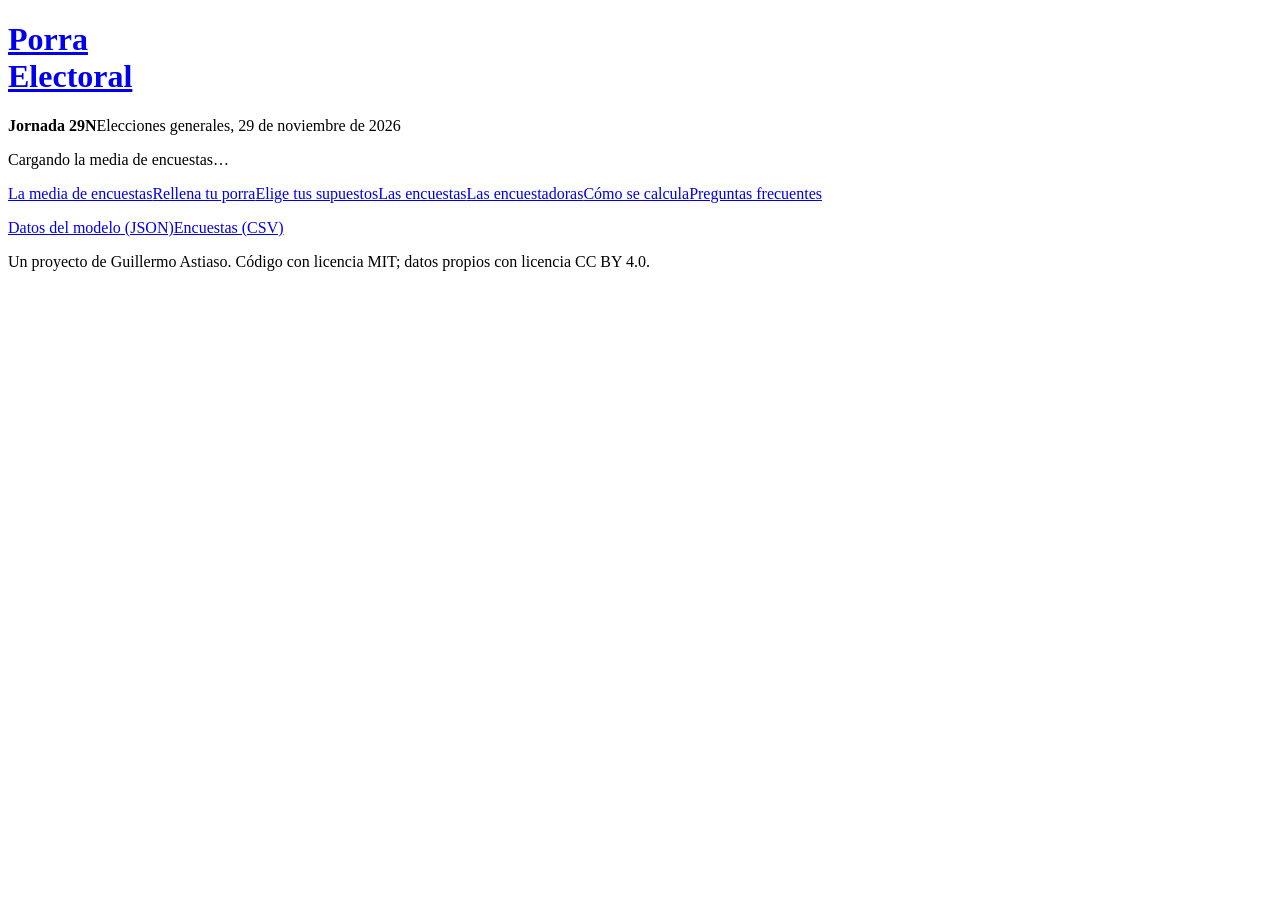
==== web/index.html @ cd8f3b48 "Página de encuestas filtrable" ====
<!DOCTYPE html>
<html lang="es" class="con-noche">
<head>
<meta charset="utf-8">
<meta name="viewport" content="width=device-width,initial-scale=1">
<meta name="color-scheme" content="light dark">
<script>try{var t=localStorage.getItem('porra29n.tema');if(t==='oscuro'||t==='claro')document.documentElement.dataset.tema=t}catch(e){}</script>
<title>Porra Electoral · Media de encuestas del 29N</title>
<meta name="description" content="Media de encuestas y simulación de escaños para las elecciones generales del 29 de noviembre de 2026.">
<meta property="og:type" content="website">
<meta property="og:site_name" content="Porra Electoral">
<meta property="og:locale" content="es_ES">
<meta property="og:url" content="./">
<meta property="og:title" content="Porra Electoral · Media de encuestas del 29N">
<meta property="og:description" content="La media de las encuestas de las generales del 29 de noviembre, los escaños que salen y una porra para jugar con tus amigos. Sin dinero.">
<meta property="og:image" content="img/og-portada.png">
<meta property="og:image:width" content="1200">
<meta property="og:image:height" content="630">
<meta property="og:image:alt" content="Porra Electoral, jornada 29N: boleto con las casillas 1, X y 2">
<meta name="twitter:card" content="summary_large_image">
<link rel="preload" href="fuentes/archivo-black-latin-400-normal.woff2" as="font" type="font/woff2" crossorigin>
<link rel="preload" href="fuentes/courier-prime-latin-400-normal.woff2" as="font" type="font/woff2" crossorigin>
<link rel="stylesheet" href="css/estilo.css">
</head>
<body>
<main class="boleto">
  <header class="cabecera">
    <h1><a href="index.html">Porra<br>Electoral</a></h1>
    <div class="jornada"><b>Jornada 29N</b><span id="corte">Elecciones generales, 29 de noviembre de 2026</span></div>
  </header>
  <div id="contenido"><p class="entradilla" role="status">Cargando la media de encuestas…</p></div>
  <footer class="pie">
    <nav aria-label="Secciones"><a href="index.html">La media de encuestas</a><a href="porra.html">Rellena tu porra</a><a href="supuestos.html">Elige tus supuestos</a><a href="encuestas.html">Las encuestas</a><a href="casas.html">Las encuestadoras</a><a href="metodologia.html">Cómo se calcula</a><a href="preguntas.html">Preguntas frecuentes</a></nav>
    <p class="datos-pie"><a href="datos/modelo.json">Datos del modelo (JSON)</a><a href="datos/encuestas.csv" id="enlace-csv">Encuestas (CSV)</a></p>
    <p id="pie-texto"></p>
    <p class="firma">Un proyecto de Guillermo Astiaso. Código con licencia MIT; datos propios con licencia CC BY 4.0.</p>
  </footer>
</main>
<script type="module" src="js/portada.js"></script>
</body>
</html>
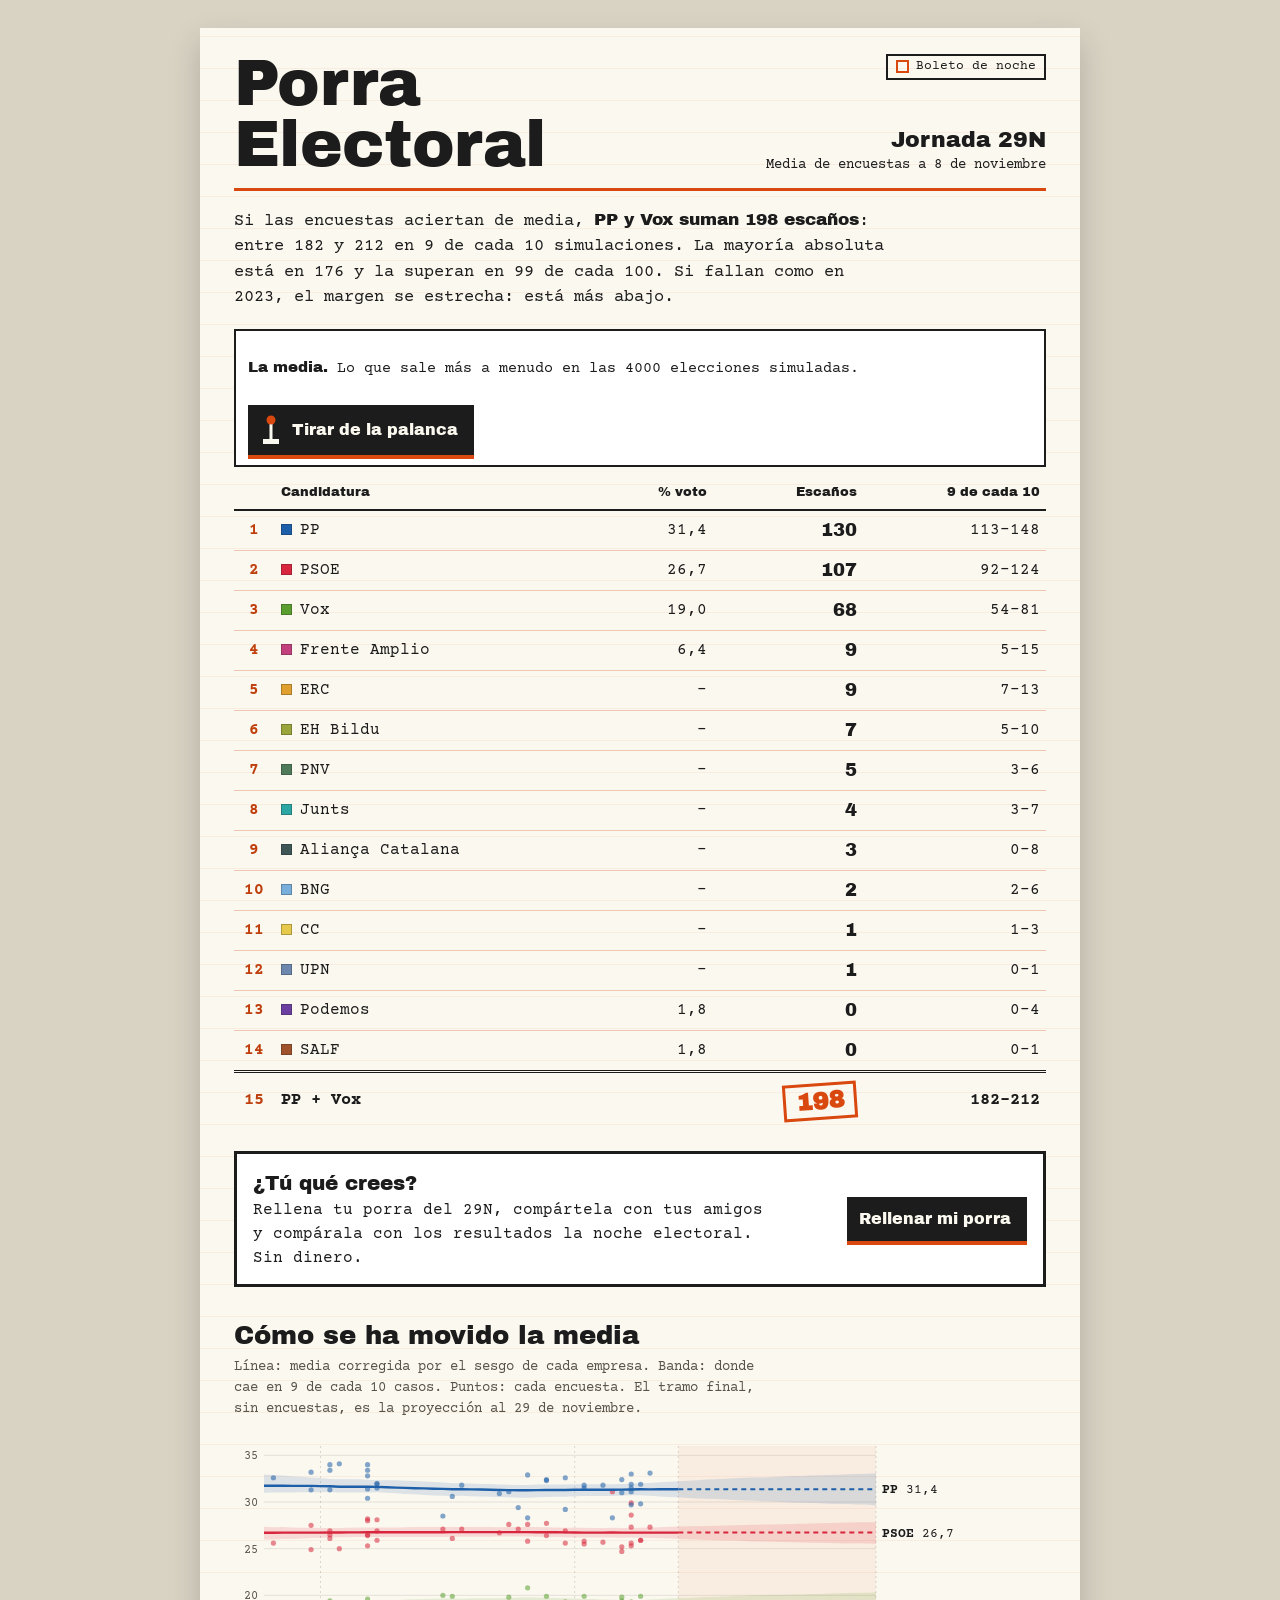
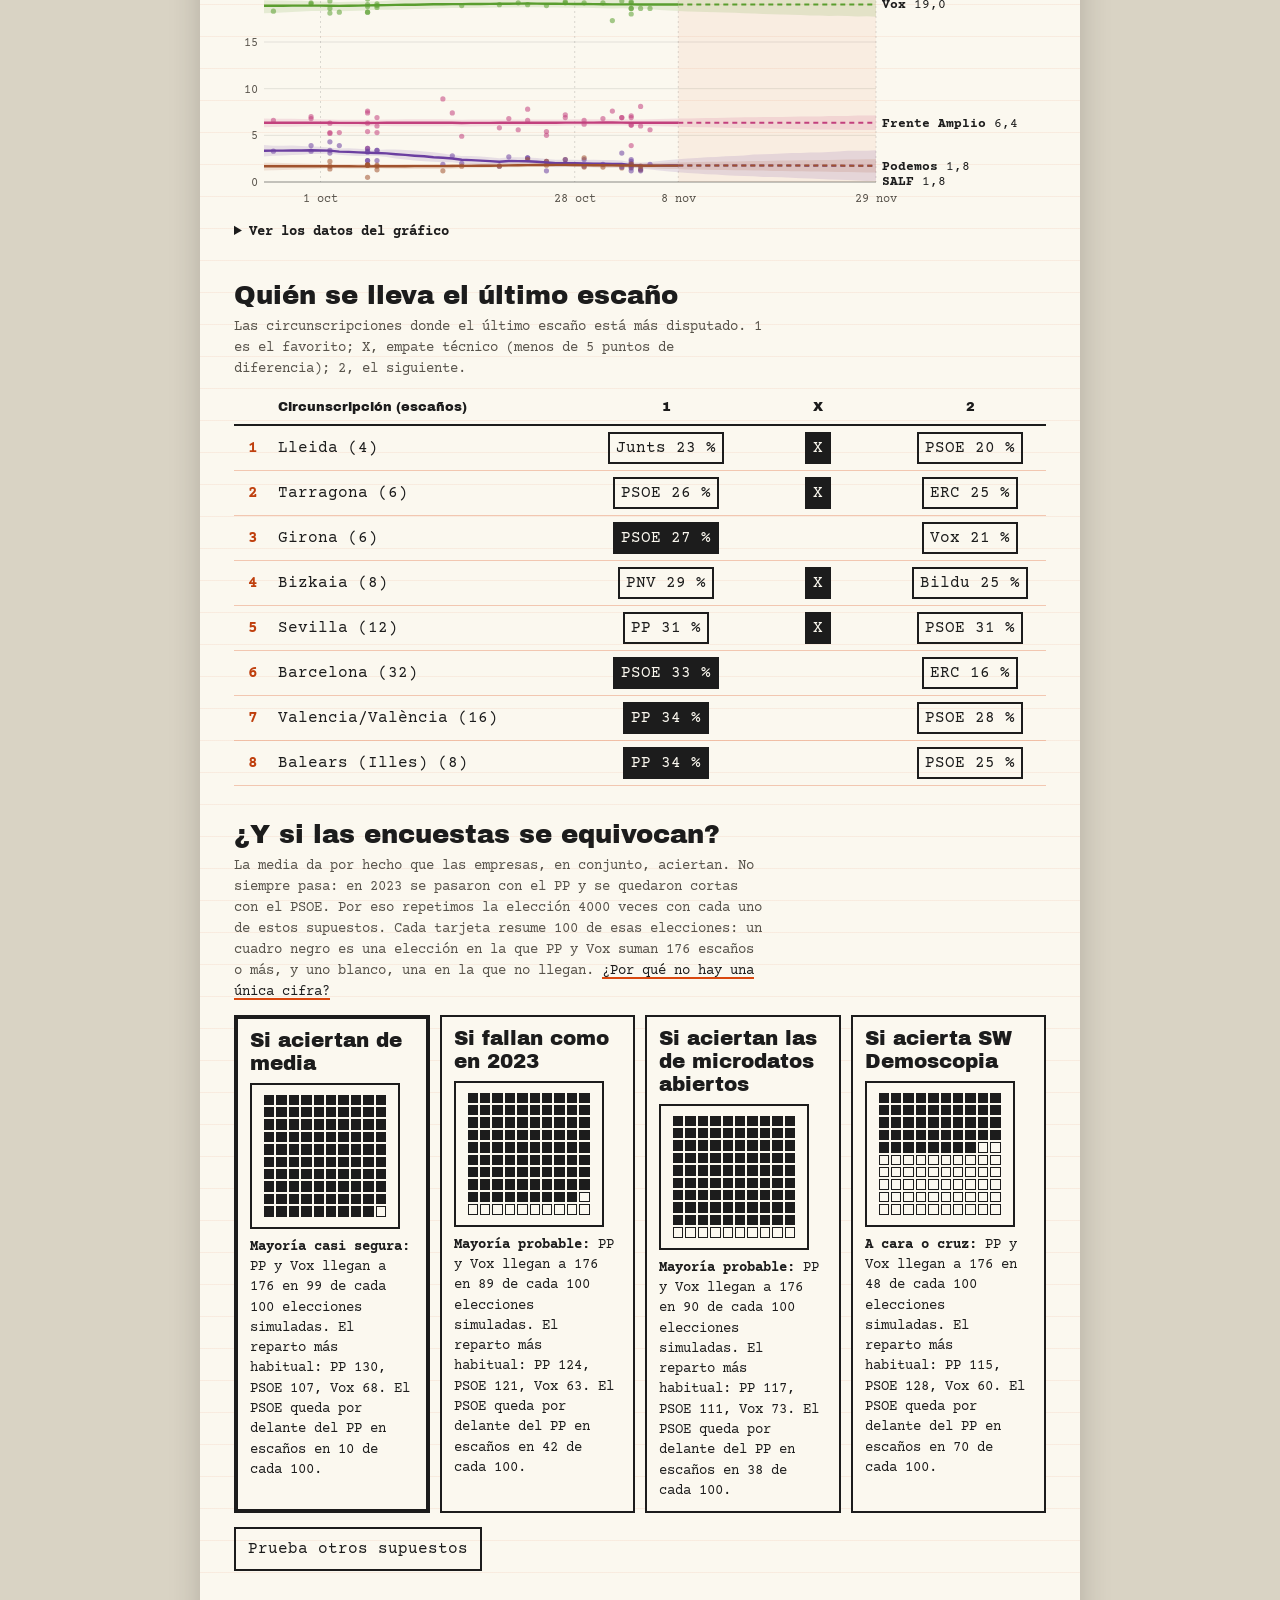
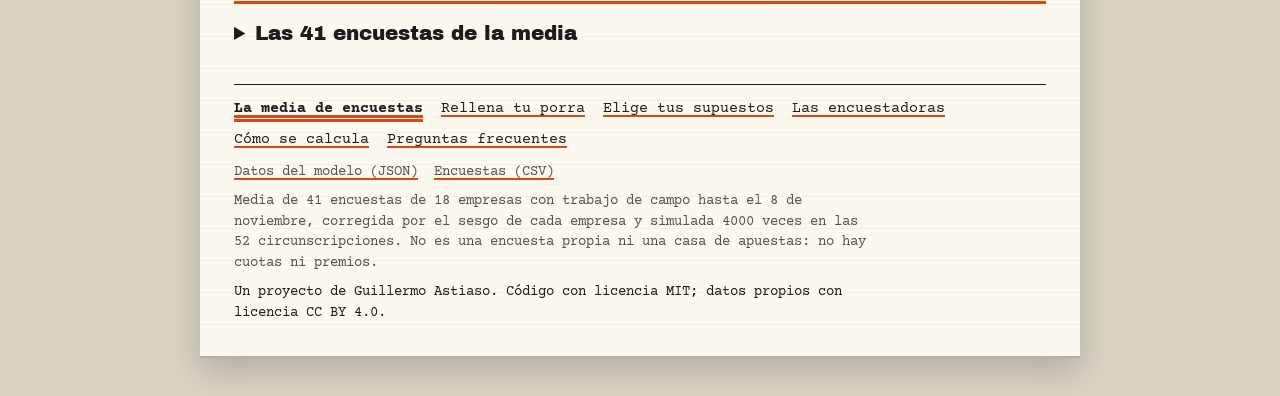
==== commit 12e192ab: "Primera versión de Porra Electoral" ====
--- a/web/index.html
+++ b/web/index.html
@@ -30,7 +30,7 @@
   </header>
   <div id="contenido"><p class="entradilla" role="status">Cargando la media de encuestas…</p></div>
   <footer class="pie">
-    <nav aria-label="Secciones"><a href="index.html">La media de encuestas</a><a href="porra.html">Rellena tu porra</a><a href="supuestos.html">Elige tus supuestos</a><a href="encuestas.html">Las encuestas</a><a href="casas.html">Las encuestadoras</a><a href="metodologia.html">Cómo se calcula</a><a href="preguntas.html">Preguntas frecuentes</a></nav>
+    <nav aria-label="Secciones"><a href="index.html">La media de encuestas</a><a href="porra.html">Rellena tu porra</a><a href="supuestos.html">Elige tus supuestos</a><a href="casas.html">Las encuestadoras</a><a href="metodologia.html">Cómo se calcula</a><a href="preguntas.html">Preguntas frecuentes</a></nav>
     <p class="datos-pie"><a href="datos/modelo.json">Datos del modelo (JSON)</a><a href="datos/encuestas.csv" id="enlace-csv">Encuestas (CSV)</a></p>
     <p id="pie-texto"></p>
     <p class="firma">Un proyecto de Guillermo Astiaso. Código con licencia MIT; datos propios con licencia CC BY 4.0.</p>
--- a/web/css/estilo.css
+++ b/web/css/estilo.css
@@ -0,0 +1,305 @@
+/* Estética de boleto de quiniela. Tipografías autoalojadas (SIL OFL): Archivo Black y Courier Prime. */
+@font-face { font-family: 'Archivo Black'; font-style: normal; font-weight: 400; font-display: swap;
+  src: url(../fuentes/archivo-black-latin-400-normal.woff2) format('woff2');
+  unicode-range: U+0000-00FF, U+0131, U+0152-0153, U+02BB-02BC, U+02C6, U+02DA, U+02DC, U+0304, U+0308, U+0329, U+2000-206F, U+20AC, U+2122, U+2191, U+2193, U+2212, U+2215, U+FEFF, U+FFFD; }
+@font-face { font-family: 'Archivo Black'; font-style: normal; font-weight: 400; font-display: swap;
+  src: url(../fuentes/archivo-black-latin-ext-400-normal.woff2) format('woff2');
+  unicode-range: U+0100-02BA, U+02BD-02C5, U+02C7-02CC, U+02CE-02D7, U+02DD-02FF, U+1D00-1DBF, U+1E00-1E9F, U+1EF2-1EFF, U+2020, U+20A0-20AB, U+20AD-20C0, U+2113, U+2C60-2C7F, U+A720-A7FF; }
+@font-face { font-family: 'Courier Prime'; font-style: normal; font-weight: 400; font-display: swap;
+  src: url(../fuentes/courier-prime-latin-400-normal.woff2) format('woff2');
+  unicode-range: U+0000-00FF, U+0131, U+0152-0153, U+02BB-02BC, U+02C6, U+02DA, U+02DC, U+0304, U+0308, U+0329, U+2000-206F, U+20AC, U+2122, U+2191, U+2193, U+2212, U+2215, U+FEFF, U+FFFD; }
+@font-face { font-family: 'Courier Prime'; font-style: normal; font-weight: 400; font-display: swap;
+  src: url(../fuentes/courier-prime-latin-ext-400-normal.woff2) format('woff2');
+  unicode-range: U+0100-02BA, U+02BD-02C5, U+02C7-02CC, U+02CE-02D7, U+02DD-02FF, U+1D00-1DBF, U+1E00-1E9F, U+1EF2-1EFF, U+2020, U+20A0-20AB, U+20AD-20C0, U+2113, U+2C60-2C7F, U+A720-A7FF; }
+@font-face { font-family: 'Courier Prime'; font-style: normal; font-weight: 700; font-display: swap;
+  src: url(../fuentes/courier-prime-latin-700-normal.woff2) format('woff2');
+  unicode-range: U+0000-00FF, U+0131, U+0152-0153, U+02BB-02BC, U+02C6, U+02DA, U+02DC, U+0304, U+0308, U+0329, U+2000-206F, U+20AC, U+2122, U+2191, U+2193, U+2212, U+2215, U+FEFF, U+FFFD; }
+@font-face { font-family: 'Courier Prime'; font-style: normal; font-weight: 700; font-display: swap;
+  src: url(../fuentes/courier-prime-latin-ext-700-normal.woff2) format('woff2');
+  unicode-range: U+0100-02BA, U+02BD-02C5, U+02C7-02CC, U+02CE-02D7, U+02DD-02FF, U+1D00-1DBF, U+1E00-1E9F, U+1EF2-1EFF, U+2020, U+20A0-20AB, U+20AD-20C0, U+2113, U+2C60-2C7F, U+A720-A7FF; }
+@font-face { font-family: 'Courier Prime'; font-style: italic; font-weight: 400; font-display: swap;
+  src: url(../fuentes/courier-prime-latin-400-italic.woff2) format('woff2'); }
+
+/* Colores. --boleto es el naranja de marca (bordes, sellos, rayas); --boleto-texto, el mismo naranja algo más oscuro
+   para que el texto pequeño cumpla el contraste AA (4,5:1) sobre el papel. Los colores de partido son los de comun.js. */
+:root {
+  color-scheme: light;
+  --mesa: #d9d3c4; --papel: #fbf8ef; --hoja: #fff; --tinta: #1c1c1c; --tinta-2: #57524a; --sombra: #b9b2a0;
+  --boleto: #d9480f; --boleto-texto: #bf3f0d; --boleto-suave: rgba(217,72,15,.28); --rayado: rgba(217,72,15,.07);
+  --bien: #2f6b2f; --bien-fondo: rgba(47,107,47,.12); --cuadro-borde: rgba(28,28,28,.28);
+  --cien-fondo: transparent; --cien-tinta: var(--tinta); --cien-blanco: transparent; --cien-relleno: 0;
+  --tinta-tenue: rgba(28,28,28,.16); --tinta-media: rgba(28,28,28,.35); --boleto-tenue: rgba(217,72,15,.06); --boleto-fondo: rgba(217,72,15,.1);
+  --pp: #1D5FA8; --psoe: #D7263D; --vox: #5A9E2F; --fa: #C2407D; --pod: #6B3FA0; --salf: #A0522D;
+  --erc: #E0A030; --junts: #2BA6A3; --bildu: #9AA53B; --pnv: #4F7A5A; --bng: #78AEDB; --cc: #E6C84A; --upn: #6C88AE; --ac: #3E5656;
+  --titular: 'Archivo Black', 'Arial Black', sans-serif; --texto: 'Courier Prime', 'Courier New', monospace;
+}
+/* Boleto de noche. Solo en las páginas que lo admiten (<html class="con-noche">): sigue al sistema salvo que se haya
+   elegido otra cosa con el botón (data-tema en <html>, recordado en localStorage). El bloque va dos veces a propósito:
+   una para la preferencia del sistema y otra para la elección manual. Los colores de partido se aclaran para que las
+   líneas del gráfico tengan al menos 3:1 sobre el papel oscuro y se distingan mejor con daltonismo. */
+@media (prefers-color-scheme: dark) {
+  :root.con-noche:not([data-tema=claro]) {
+    color-scheme: dark;
+    --mesa: #0f0d0a; --papel: #1f1b16; --hoja: #15120e; --tinta: #efe8d8; --tinta-2: #b3aa99; --sombra: #070605;
+    --boleto: #ef6c39; --boleto-texto: #ef6c39; --boleto-suave: rgba(239,108,57,.32); --rayado: rgba(239,108,57,.06);
+    --bien: #7cc47c; --bien-fondo: rgba(124,196,124,.16); --cuadro-borde: rgba(239,232,216,.4);
+    --cien-fondo: #f3eee2; --cien-tinta: #1c1c1c; --cien-blanco: #fff; --cien-relleno: 5px;
+  --tinta-tenue: rgba(239,232,216,.2); --tinta-media: rgba(239,232,216,.42); --boleto-tenue: rgba(239,108,57,.1); --boleto-fondo: rgba(239,108,57,.16);
+    --pp: #6191e0; --psoe: #da293f; --vox: #84c857; --fa: #c94683; --pod: #8a5bc0; --salf: #d07b53;
+  }
+}
+:root.con-noche[data-tema=oscuro] {
+  color-scheme: dark;
+  --mesa: #0f0d0a; --papel: #1f1b16; --hoja: #15120e; --tinta: #efe8d8; --tinta-2: #b3aa99; --sombra: #070605;
+  --boleto: #ef6c39; --boleto-texto: #ef6c39; --boleto-suave: rgba(239,108,57,.32); --rayado: rgba(239,108,57,.06);
+  --bien: #7cc47c; --bien-fondo: rgba(124,196,124,.16); --cuadro-borde: rgba(239,232,216,.4);
+  --cien-fondo: #f3eee2; --cien-tinta: #1c1c1c; --cien-blanco: #fff; --cien-relleno: 5px;
+  --tinta-tenue: rgba(239,232,216,.2); --tinta-media: rgba(239,232,216,.42); --boleto-tenue: rgba(239,108,57,.1); --boleto-fondo: rgba(239,108,57,.16);
+  --pp: #6191e0; --psoe: #da293f; --vox: #84c857; --fa: #c94683; --pod: #8a5bc0; --salf: #d07b53;
+}
+* { box-sizing: border-box; }
+html { -webkit-text-size-adjust: 100%; }
+body { margin: 0; background: var(--mesa); color: var(--tinta); font-family: var(--texto); font-size: 16px; line-height: 1.5; }
+a { color: var(--tinta); text-decoration-color: var(--boleto); text-decoration-thickness: 2px; text-underline-offset: 3px; }
+a:hover { color: var(--boleto-texto); }
+:focus-visible { outline: 3px solid var(--boleto); outline-offset: 3px; }
+button { font: inherit; color: inherit; cursor: pointer; }
+[hidden] { display: none !important; }
+.mudo { position: absolute; width: 1px; height: 1px; overflow: hidden; clip: rect(0 0 0 0); clip-path: inset(50%); white-space: nowrap; }
+::placeholder { color: var(--tinta-2); opacity: 1; }
+
+.boleto { max-width: 880px; margin: 28px auto 40px; background: var(--papel); padding: 26px clamp(16px, 4vw, 34px) 24px;
+  box-shadow: 0 2px 0 var(--sombra), 0 14px 30px rgba(0,0,0,.18);
+  background-image: repeating-linear-gradient(0deg, transparent 0 31px, var(--rayado) 31px 32px); }
+
+/* cabecera */
+.cabecera { position: relative; display: flex; justify-content: space-between; align-items: flex-end; gap: 12px 20px; flex-wrap: wrap; border-bottom: 3px solid var(--boleto); padding-bottom: 12px; }
+/* botón del boleto de noche (lo crea comun.js) */
+.tema-fila { position: absolute; top: 0; right: 0; }
+.tema { display: inline-flex; align-items: center; gap: 7px; background: transparent; border: 2px solid var(--tinta);
+  padding: 2px 8px; font-size: 13px; line-height: 1.35; }
+.tema .casilla-tema { width: 13px; height: 13px; border: 2px solid var(--boleto); flex: none; }
+.tema[aria-pressed=true] .casilla-tema { background: var(--boleto); box-shadow: inset 0 0 0 2px var(--papel); }
+.cabecera h1 { font-family: var(--titular); font-weight: 400; font-size: clamp(36px, 7.5vw, 64px); line-height: .95; margin: 0; letter-spacing: -.01em; }
+.cabecera h1 a { text-decoration: none; }
+.jornada { text-align: right; font-size: 14px; line-height: 1.4; }
+.jornada b { font-family: var(--titular); font-weight: 400; font-size: 22px; display: block; }
+
+h2 { font-family: var(--titular); font-weight: 400; font-size: clamp(21px, 3.4vw, 26px); line-height: 1.15; margin: 34px 0 6px; }
+.entradilla { font-size: 17px; margin: 16px 0 8px; max-width: 66ch; }
+.entradilla strong { font-family: var(--titular); font-weight: 400; }
+.nota { font-size: 14px; color: var(--tinta-2); margin: 0 0 12px; max-width: 66ch; }
+
+/* tablas de boleto */
+table { width: 100%; border-collapse: collapse; font-variant-numeric: tabular-nums; }
+th { font-family: var(--titular); font-weight: 400; font-size: 13px; text-align: right; padding: 6px; border-bottom: 2px solid var(--tinta); vertical-align: bottom; }
+td { padding: 6px; border-bottom: 1px solid var(--boleto-suave); text-align: right; }
+th.izq, td.izq { text-align: left; }
+td.n { width: 2.4em; text-align: center; color: var(--boleto-texto); font-weight: 700; }
+.cuadro { display: inline-block; width: 11px; height: 11px; margin-right: 8px; vertical-align: -1px; box-shadow: inset 0 0 0 1px var(--cuadro-borde); }
+.pleno td { border-top: 3px double var(--tinta); border-bottom: 0; font-weight: 700; font-size: 17px; padding-top: 10px; }
+.sello { display: inline-block; border: 3px solid var(--boleto); color: var(--boleto); padding: 1px 10px; transform: rotate(-4deg); font-family: var(--titular); font-size: 24px; line-height: 1.2; }
+.sello.no { border-style: dashed; }
+td.esc { font-family: var(--titular); font-size: 18px; }
+
+/* palanca */
+.maquina { display: flex; align-items: center; justify-content: space-between; gap: 10px 16px; flex-wrap: wrap; margin: 18px 0 10px;
+  border: 2px solid var(--tinta); padding: 10px 12px; background: var(--hoja); }
+.modo { font-size: 15px; }
+.modo b { font-family: var(--titular); font-weight: 400; }
+.botones { display: flex; gap: 8px; flex-wrap: wrap; }
+.palanca { display: inline-flex; align-items: center; gap: 10px; background: var(--tinta); color: var(--papel); border: 0; padding: 10px 16px 10px 12px;
+  font-family: var(--titular); font-size: 16px; box-shadow: 0 4px 0 var(--boleto); }
+.palanca:active { transform: translateY(3px); box-shadow: 0 1px 0 var(--boleto); }
+.palanca svg { width: 22px; height: 30px; overflow: visible; }
+.palanca circle { fill: var(--boleto); }
+.palanca .brazo { transform-origin: 11px 26px; transition: transform .25s ease-in; }
+.palanca.tirando .brazo { transform: rotate(150deg); }
+.volver { background: transparent; border: 2px solid var(--tinta); padding: 8px 12px; }
+.volver[hidden] { display: none; }
+.rodando td.esc { color: var(--boleto-texto); }
+
+/* gráfico (los colores de partido van en línea con var(); el resto, aquí) */
+.grafico { position: relative; margin-top: 8px; }
+.grafico svg { width: 100%; height: auto; display: block; font-family: var(--texto); }
+.grafico svg:focus-visible { outline-offset: 2px; }
+.grafico .rej, .grafico .cursor { stroke: var(--tinta); }
+.grafico .eje { fill: var(--tinta-2); }
+.grafico .etq { fill: var(--tinta); }
+.grafico .proy { fill: var(--boleto); fill-opacity: .06; }
+.grafico .lectura { position: absolute; top: 4px; pointer-events: none; background: var(--papel); border: 2px solid var(--tinta); padding: 6px 8px; font-size: 13px; line-height: 1.35; min-width: 150px; }
+.grafico .lectura[hidden] { display: none; }
+details.datos-grafico { margin-top: 6px; border-top: 0; padding-top: 0; }
+details.datos-grafico summary { font-family: var(--texto); font-weight: 700; font-size: 14px; padding: 4px 0; }
+.datos-grafico table { font-size: 13.5px; }
+.datos-grafico td, .datos-grafico th { padding: 4px 5px; white-space: nowrap; }
+.datos-grafico tbody th { font-family: var(--texto); font-weight: 400; font-size: inherit; text-align: left; border-bottom: 1px solid var(--boleto-suave); }
+.datos-grafico tr.proyeccion td, .datos-grafico tr.proyeccion th { font-style: italic; }
+.datos-grafico .nota { margin: 4px 0 6px; }
+
+/* 1-X-2 */
+.desliza { overflow-x: auto; position: relative; }   /* relative: el texto .mudo de las celdas queda dentro del desplazamiento y no ensancha la página */
+.desliza:focus-visible { outline-offset: 0; }
+.x12 { min-width: 520px; }
+.x12 td.c { text-align: center; width: 9.5em; }
+.marca { display: inline-block; white-space: nowrap; padding: 2px 6px; border: 2px solid var(--tinta); }
+.marca.fav { background: var(--tinta); color: var(--papel); }
+.x-movil { display: none; }
+
+/* escenarios */
+.falla { display: grid; grid-template-columns: repeat(auto-fit, minmax(180px, 1fr)); gap: 10px; margin-top: 8px; }
+.falla div { border: 2px solid var(--tinta); padding: 10px 12px; font-size: 14px; line-height: 1.45; background: var(--papel); }
+.falla strong { font-family: var(--titular); font-weight: 400; font-size: 28px; display: block; line-height: 1.1; }
+.falla .media { border-width: 4px; }
+
+/* encuestas */
+details { margin-top: 30px; border-top: 3px solid var(--boleto); padding-top: 8px; }
+summary { font-family: var(--titular); font-size: 20px; cursor: pointer; padding: 6px 0; }
+.encuestas { font-size: 13px; }
+.encuestas td, .encuestas th { padding: 4px 4px; white-space: nowrap; }
+
+/* pie */
+.pie { margin-top: 30px; border-top: 1px solid var(--tinta); padding-top: 12px; font-size: 13.5px; line-height: 1.55; color: var(--tinta-2); }
+.pie p { margin: 0 0 8px; max-width: 80ch; }
+.pie nav { display: flex; gap: 8px 18px; flex-wrap: wrap; font-size: 15px; color: var(--tinta); margin-bottom: 10px; }
+.pie nav a[aria-current=page] { font-weight: 700; text-decoration-style: double; text-decoration-thickness: 3px; }
+.pie .datos-pie { display: flex; flex-wrap: wrap; gap: 2px 16px; font-size: 13.5px; }
+.pie .datos-pie a { color: var(--tinta-2); }
+.pie .datos-pie a:hover { color: var(--boleto-texto); }
+
+/* sello de cierre antes de la veda (portada) */
+.sello-cierre { display: block; width: fit-content; max-width: 34ch; margin: 8px 0 2px auto; border: 2px solid var(--boleto); color: var(--boleto-texto);
+  padding: 3px 8px; font-size: 12.5px; line-height: 1.35; font-weight: 700; text-align: left; transform: rotate(-1.5deg); }
+.sello-cierre[hidden] { display: none; }
+@media (min-width: 641px) {
+  .sello-cierre { max-width: 50ch; }
+  .jornada.con-sello { margin-top: 34px; }   /* deja sitio al botón del boleto de noche, que va arriba a la derecha */
+}
+/* enlaces para seguir leyendo */
+.seguir { margin: 14px 0 0; }
+.fuente-encuestas { font-size: 13.5px; margin: 8px 0 8px; color: var(--tinta-2); max-width: 80ch; }
+.encuestas td.fuente { white-space: normal; color: var(--tinta-2); font-size: 12px; line-height: 1.3; }
+.encuestas td:nth-child(2) { white-space: normal; min-width: 6.5em; }   /* el medio puede ir en dos líneas: así cabe la fuente */
+.firma { color: var(--tinta); }
+
+/* veda y errores */
+.veda, .error { border: 3px solid var(--boleto); padding: 16px 18px; margin-top: 18px; }
+.veda h2 { margin-top: 0; }
+
+/* metodología */
+.texto { max-width: 70ch; }
+.texto h2 { margin-top: 30px; }
+.texto table { margin: 10px 0; }
+.texto td, .texto th { text-align: left; vertical-align: top; }
+.texto li { margin-bottom: 4px; }
+
+@media (max-width: 640px) {
+  .tema-fila { position: static; flex-basis: 100%; text-align: right; margin-bottom: -6px; }
+  body { font-size: 15px; }
+  .boleto { margin: 0; box-shadow: none; }
+  .jornada { text-align: left; }
+  .sello-cierre { margin-left: 0; }
+  td, th { padding: 5px 3px; }
+  td.n { width: 1.8em; }
+  .x12 { min-width: 0; }
+  .x12 td.c { width: auto; }
+  .marca { font-size: 12.5px; padding: 1px 3px; }
+  .colx { display: none; }
+  .x-movil { display: inline-block; margin-left: 4px; }
+  .x12 td.izq { font-size: 13.5px; }
+  /* tablas de metodología (cinco columnas): sin esto desbordan por debajo de 390 px */
+  .texto table { font-size: 13px; }
+  .texto th { font-size: 12px; }
+  .texto td, .texto th { padding: 5px 2px; }
+}
+@media (max-width: 359px) { .texto table { font-size: 12px; } .texto th { font-size: 11px; } }
+@media (prefers-reduced-motion: reduce) { * { transition: none !important; animation: none !important; } }
+.texto h1 { font-family: var(--titular); font-weight: 400; font-size: clamp(26px, 4.5vw, 34px); line-height: 1.1; margin: 22px 0 4px; }
+.texto h3 { font-family: var(--titular); font-weight: 400; font-size: 18px; margin: 20px 0 4px; }
+
+/* ---------------------------------------------------------------- porra */
+.opciones-vista { border: 0; padding: 0; margin: 12px 0 6px; font-size: 14px; }
+.opciones-vista input { accent-color: var(--boleto); }
+.tabla-porra td.amb { font-size: 14px; color: var(--tinta-2); white-space: nowrap; }
+.tabla-porra td.partido { line-height: 1.35; }
+.tabla-porra .contra { color: var(--boleto-texto); margin: 0 6px; }
+.tabla-porra .eq { white-space: nowrap; }
+.tabla-porra .corto { display: none; }
+.media-fila { display: block; font-size: 12.5px; color: var(--tinta-2); margin-top: 2px; }
+.media-fila[hidden] { display: none; }
+th.sig, td.sig { text-align: center; width: 2.6em; padding-left: 2px; padding-right: 2px; }
+.casilla { display: inline-block; position: relative; cursor: pointer; }
+.casilla input { position: absolute; opacity: 0; width: 100%; height: 100%; margin: 0; cursor: pointer; }
+.casilla span { display: inline-flex; align-items: center; justify-content: center; min-width: 30px; height: 30px; padding: 0 6px; border: 2px solid var(--boleto); color: var(--boleto-texto); font-weight: 700; background: var(--papel); }
+.casilla input:checked + span { background: var(--tinta); border-color: var(--tinta); color: var(--papel); }
+.casilla input:focus-visible + span { outline: 3px solid var(--boleto); outline-offset: 2px; }
+.casilla input:disabled { cursor: default; }
+.casilla input:disabled:not(:checked) + span { opacity: .45; }
+.casilla.ancha span { min-width: 0; padding: 0 10px; font-weight: 400; }
+td.res { font-size: 13px; white-space: nowrap; text-align: left; width: 5.5em; }
+.bien { color: var(--bien); font-weight: 700; }
+.mal { color: var(--boleto-texto); }
+.pleno-porra { border-top: 3px double var(--tinta); margin-top: 6px; padding-top: 10px; }
+.pleno-titulo { font-family: var(--titular); font-size: 17px; margin: 0 0 8px; }
+.pleno-titulo .n { color: var(--boleto-texto); margin-right: 8px; }
+.pleno-ops { display: flex; flex-wrap: wrap; gap: 8px; }
+.alias { margin: 18px 0 6px; display: flex; flex-direction: column; gap: 4px; max-width: 420px; }
+.alias label { font-family: var(--titular); font-size: 15px; }
+input[type=text], .alias input, .enlace input { font: inherit; padding: 8px 10px; border: 2px solid var(--tinta); background: var(--hoja); color: var(--tinta); }
+.acciones { margin-top: 14px; }
+.enlace { display: flex; gap: 8px; flex-wrap: wrap; margin-bottom: 10px; }
+.enlace input { flex: 1 1 260px; min-width: 0; }
+a.volver { display: inline-flex; align-items: center; text-decoration: none; }
+.tabla-pena { font-size: 14px; }
+.tabla-pena td, .tabla-pena th { padding: 4px 3px; }
+.tabla-pena td.bien { background: var(--bien-fondo); }
+.tabla-pena td.mal { text-decoration: line-through; }
+.tabla-pena .real td { font-weight: 700; border-bottom: 2px solid var(--tinta); }
+.tabla-pena .fila-media td { color: var(--tinta-2); font-style: italic; }
+.tabla-pena td.izq { white-space: nowrap; }
+.tabla-pena td.vacia { white-space: normal; }
+.tabla-pena th.num, .tabla-pena td.num { padding-right: 8px; }
+.llamada { margin: 26px 0 0; border: 3px solid var(--tinta); padding: 14px 16px; display: flex; gap: 12px 20px; align-items: center; justify-content: space-between; flex-wrap: wrap; background: var(--hoja); }
+.llamada p { margin: 0; max-width: 52ch; }
+.llamada b { font-family: var(--titular); font-weight: 400; font-size: 20px; display: block; }
+a.palanca { text-decoration: none; }
+
+/* juego de escaños */
+.juego-esc { margin-top: 18px; }
+.rejilla-esc { display: grid; grid-template-columns: repeat(auto-fill, minmax(200px, 1fr)); gap: 6px 14px; margin: 10px 0 8px; }
+/* label.esc: sin la etiqueta, la regla también convertía en rejilla las celdas td.esc de la portada y las descolocaba */
+label.esc { display: grid; grid-template-columns: 1fr 4.2em; align-items: center; gap: 2px 8px; padding: 4px 0; border-bottom: 1px dotted var(--tinta-2); }
+.esc input { font: inherit; font-weight: 700; width: 100%; padding: 4px 6px; border: 2px solid var(--boleto); background: var(--papel); color: var(--tinta); text-align: right; }
+.esc input:disabled { border-color: var(--tinta); background: transparent; }
+.esc .media-fila, .esc .res-esc { grid-column: 1 / -1; font-size: 12px; color: var(--tinta-2); margin: 0; }
+.esc .res-esc:empty { display: none; }
+.res-esc.bien { color: var(--bien); font-weight: 700; }
+.contador { font-size: 14px; margin-right: auto; align-self: center; }
+.contador.mal { color: var(--boleto-texto); }
+.juego-esc .botones { display: flex; flex-wrap: wrap; gap: 8px; align-items: center; }
+.juego-esc .eq { white-space: normal; min-width: 0; }
+.juego-esc .corto { display: none; }
+th.num, td.num { text-align: right; padding-left: 6px; }
+.tabla-esc { font-size: 13px; }
+.tabla-esc th.num, .tabla-esc td.num { padding-left: 3px; padding-right: 5px; }
+.tabla-esc td.num.bien { background: var(--bien-fondo); font-weight: 700; }
+
+/* escenarios con 100 cuadros. El texto habla de cuadros negros y blancos: de noche la cuadrícula va sobre una
+   etiqueta clara para que siga siendo verdad. */
+.cien { display: grid; grid-template-columns: repeat(10, 1fr); gap: 2px; width: 100%; max-width: 150px; margin: 8px 0 8px;
+  background: var(--cien-fondo); padding: var(--cien-relleno); }
+.falla .cien { background: var(--cien-fondo); }   /* gana a «.falla div», que le pone el papel */
+.cien i { aspect-ratio: 1; border: 1.5px solid var(--cien-tinta); background: var(--cien-blanco); }
+.cien i.si { background: var(--cien-tinta); }
+.falla .cifra { font-family: var(--titular); font-size: 20px; line-height: 1.15; display: block; }
+@media (max-width: 640px) {
+  td.res { width: auto; font-size: 12px; }
+  .casilla span { min-width: 28px; height: 28px; }
+  .tabla-porra td.partido { font-size: 14px; }
+  .tabla-porra .eq { display: block; }
+  .tabla-porra .contra, .tabla-porra .largo { display: none; }
+  .tabla-porra .corto { display: inline; }
+  .rejilla-esc { grid-template-columns: 1fr 1fr; gap: 4px 12px; }
+  .juego-esc .largo { display: none; }
+  .juego-esc .corto { display: inline; }
+}
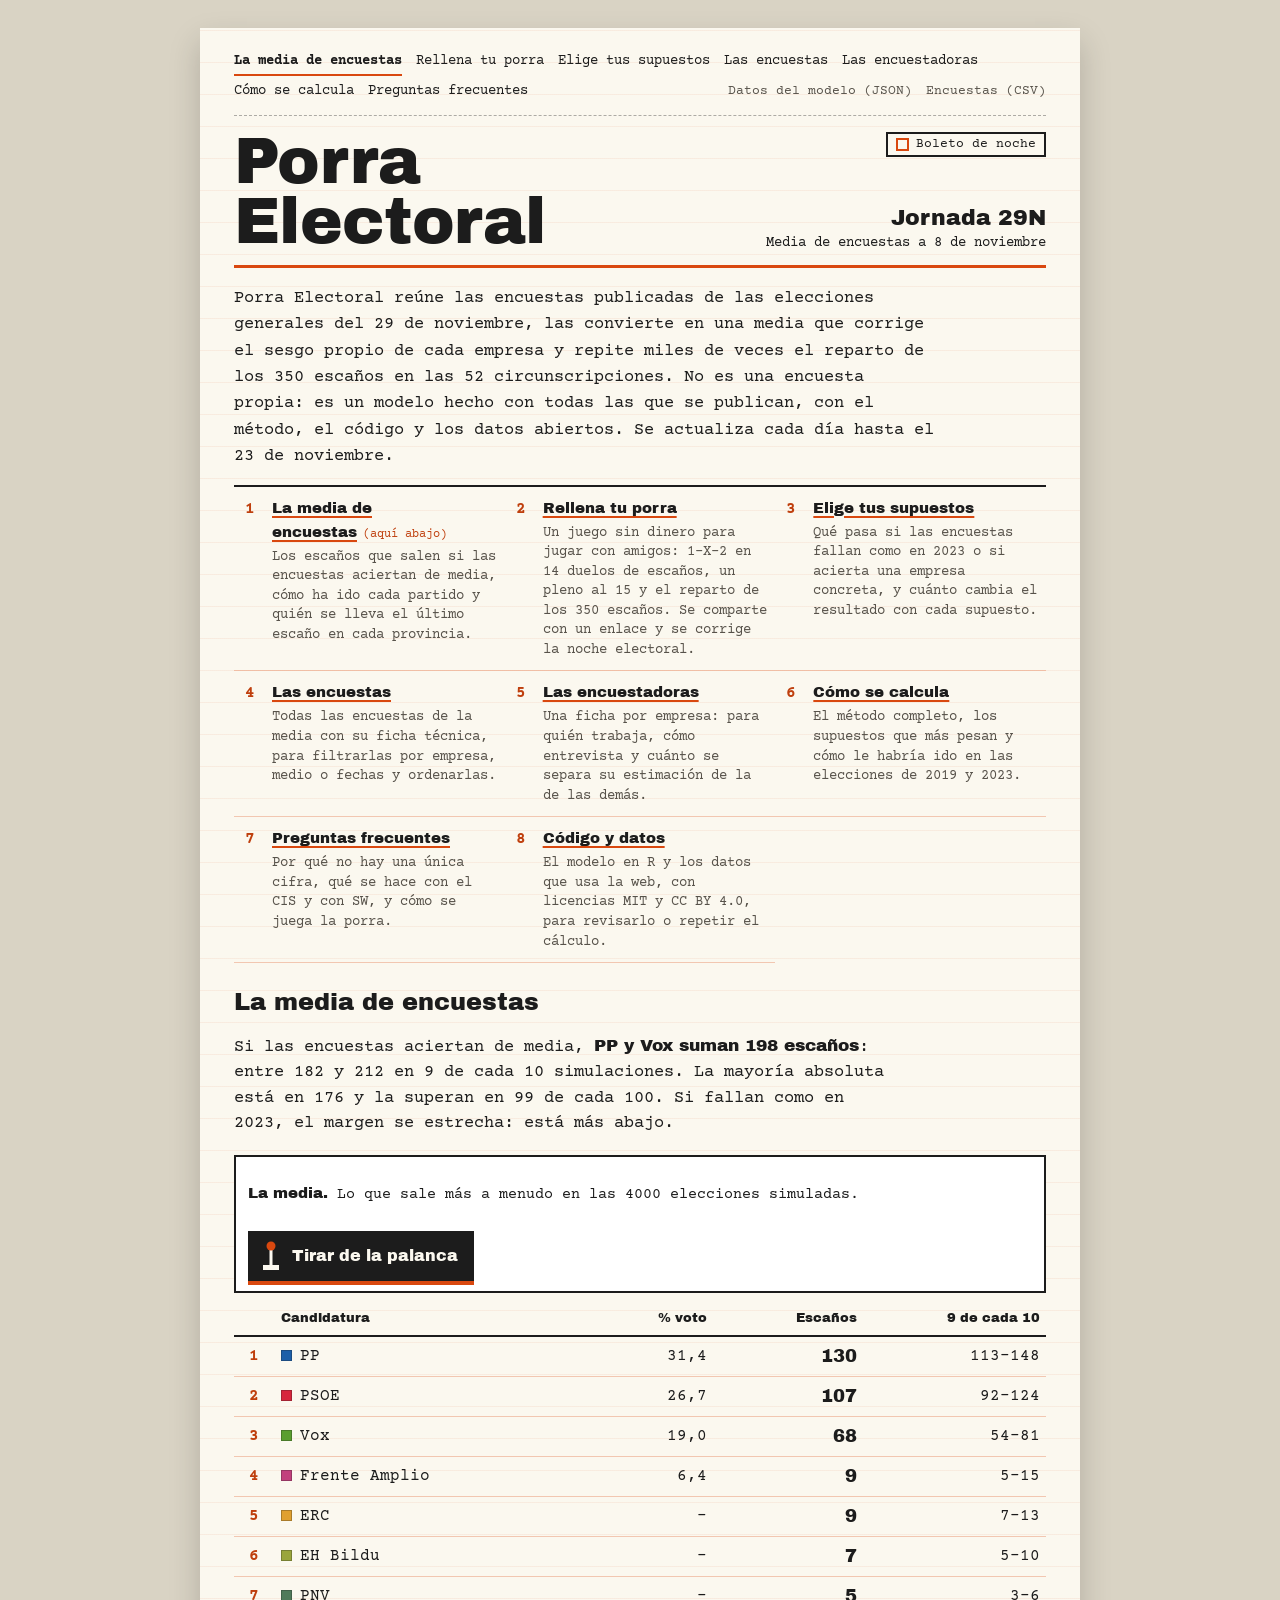
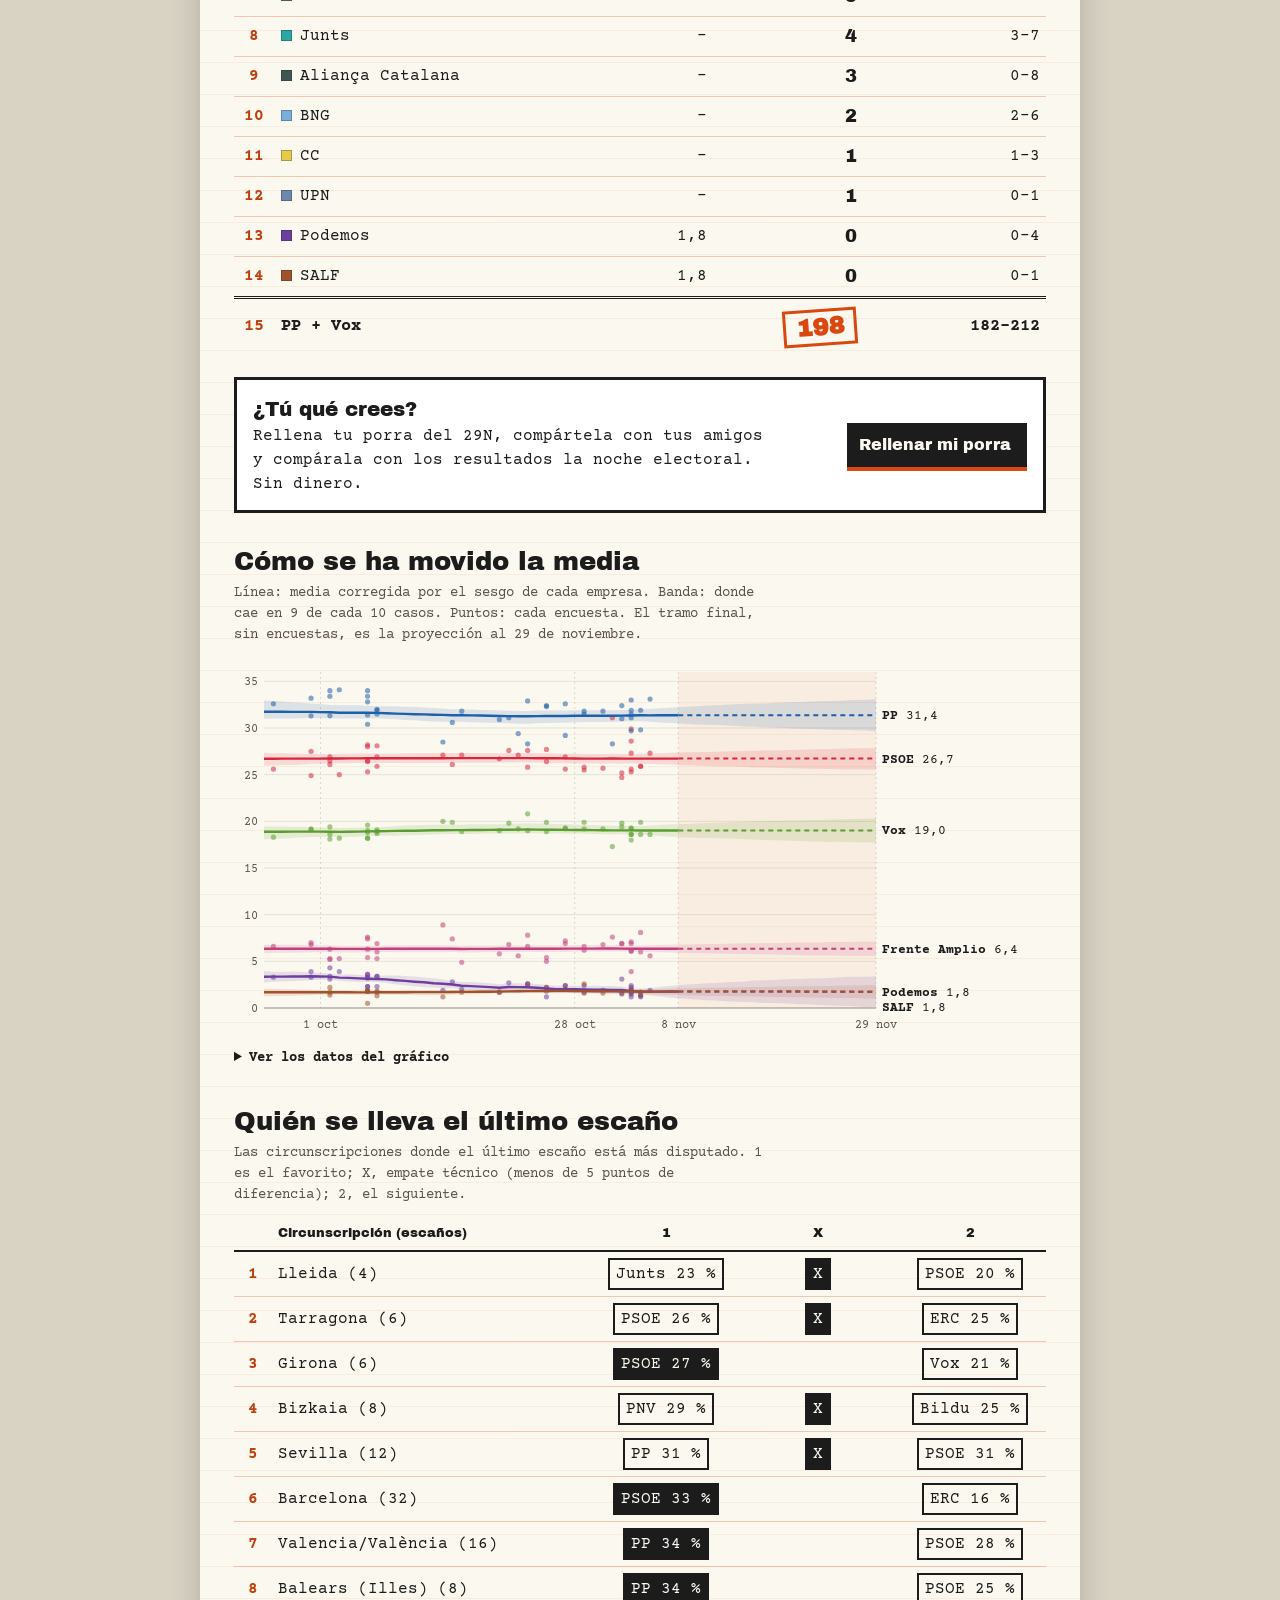
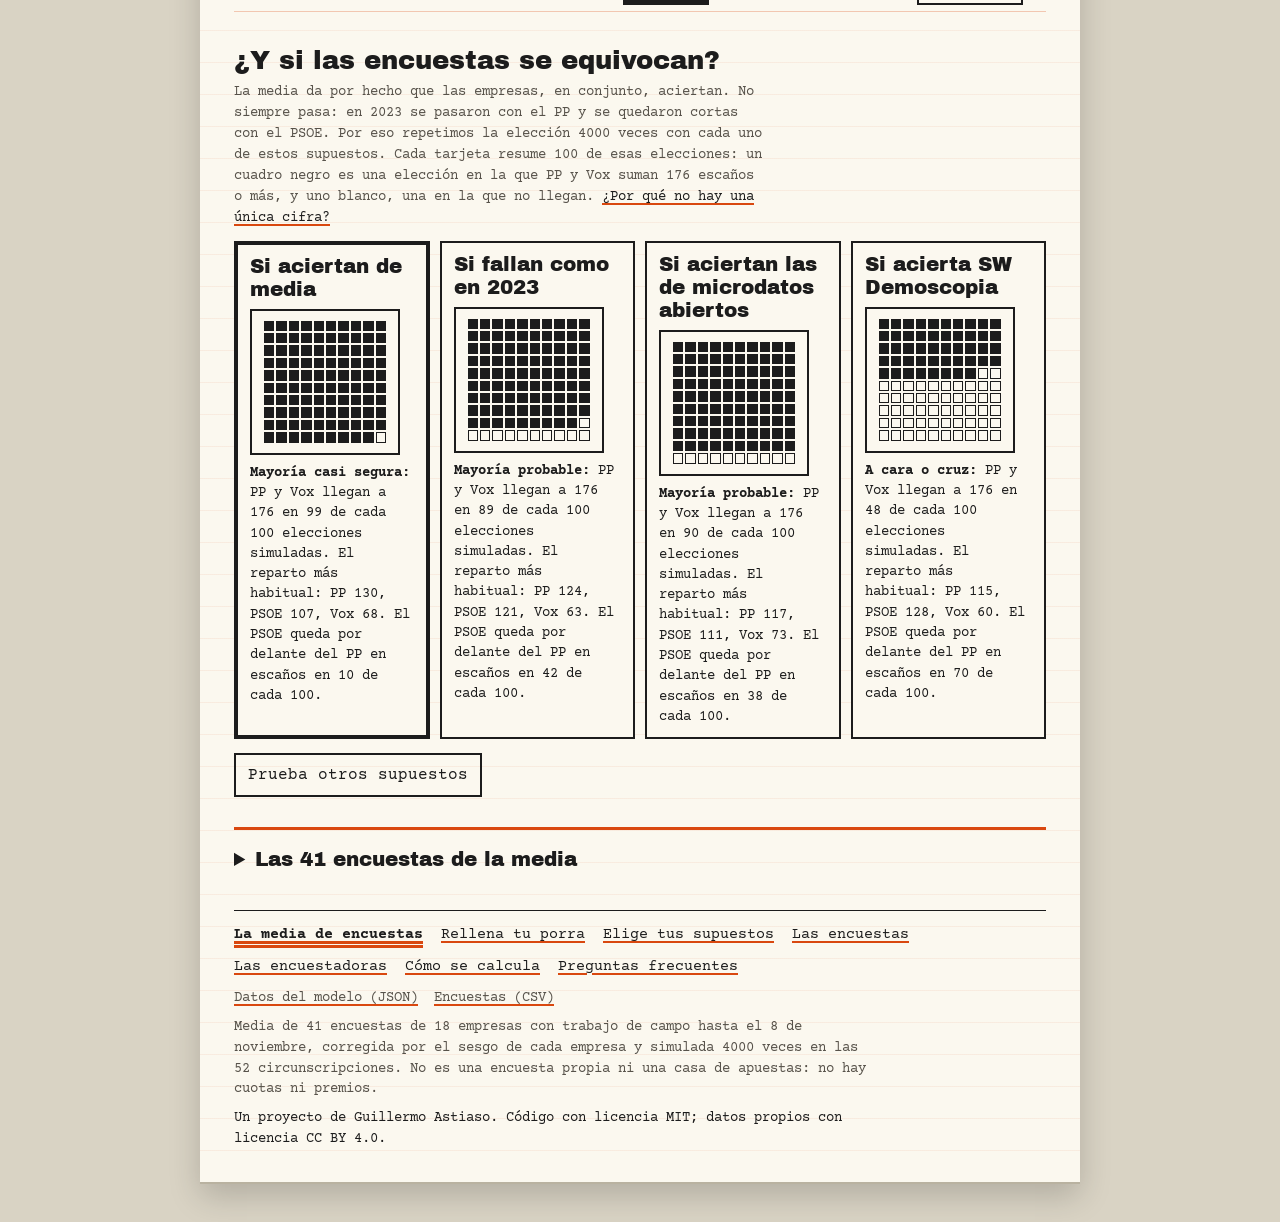
==== commit 43523d46: "Menú superior y presentación de la portada" ====
--- a/web/index.html
+++ b/web/index.html
@@ -10,10 +10,10 @@
 <meta property="og:type" content="website">
 <meta property="og:site_name" content="Porra Electoral">
 <meta property="og:locale" content="es_ES">
-<meta property="og:url" content="./">
+<meta property="og:url" content="https://gastiaso.github.io/porra-electoral/">
 <meta property="og:title" content="Porra Electoral · Media de encuestas del 29N">
 <meta property="og:description" content="La media de las encuestas de las generales del 29 de noviembre, los escaños que salen y una porra para jugar con tus amigos. Sin dinero.">
-<meta property="og:image" content="img/og-portada.png">
+<meta property="og:image" content="https://gastiaso.github.io/porra-electoral/img/og-portada.png">
 <meta property="og:image:width" content="1200">
 <meta property="og:image:height" content="630">
 <meta property="og:image:alt" content="Porra Electoral, jornada 29N: boleto con las casillas 1, X y 2">
@@ -28,9 +28,24 @@
     <h1><a href="index.html">Porra<br>Electoral</a></h1>
     <div class="jornada"><b>Jornada 29N</b><span id="corte">Elecciones generales, 29 de noviembre de 2026</span></div>
   </header>
+  <section class="presentacion" aria-labelledby="que-es">
+    <h2 id="que-es" class="mudo">Qué es Porra Electoral</h2>
+    <p>Porra Electoral reúne las encuestas publicadas de las elecciones generales del 29 de noviembre, las convierte en una media que corrige el sesgo propio de cada empresa y repite miles de veces el reparto de los 350 escaños en las 52 circunscripciones. No es una encuesta propia: es un modelo hecho con todas las que se publican, con el método, el código y los datos abiertos. Se actualiza cada día hasta el 23 de noviembre.</p>
+    <ol class="guia">
+      <li><span class="n">1</span><div><a href="#contenido">La media de encuestas</a><span class="aqui">(aquí abajo)</span><p>Los escaños que salen si las encuestas aciertan de media, cómo ha ido cada partido y quién se lleva el último escaño en cada provincia.</p></div></li>
+      <li><span class="n">2</span><div><a href="porra.html">Rellena tu porra</a><p>Un juego sin dinero para jugar con amigos: 1-X-2 en 14 duelos de escaños, un pleno al 15 y el reparto de los 350 escaños. Se comparte con un enlace y se corrige la noche electoral.</p></div></li>
+      <li><span class="n">3</span><div><a href="supuestos.html">Elige tus supuestos</a><p>Qué pasa si las encuestas fallan como en 2023 o si acierta una empresa concreta, y cuánto cambia el resultado con cada supuesto.</p></div></li>
+      <li><span class="n">4</span><div><a href="encuestas.html">Las encuestas</a><p>Todas las encuestas de la media con su ficha técnica, para filtrarlas por empresa, medio o fechas y ordenarlas.</p></div></li>
+      <li><span class="n">5</span><div><a href="casas.html">Las encuestadoras</a><p>Una ficha por empresa: para quién trabaja, cómo entrevista y cuánto se separa su estimación de la de las demás.</p></div></li>
+      <li><span class="n">6</span><div><a href="metodologia.html">Cómo se calcula</a><p>El método completo, los supuestos que más pesan y cómo le habría ido en las elecciones de 2019 y 2023.</p></div></li>
+      <li><span class="n">7</span><div><a href="preguntas.html">Preguntas frecuentes</a><p>Por qué no hay una única cifra, qué se hace con el CIS y con SW, y cómo se juega la porra.</p></div></li>
+      <li><span class="n">8</span><div><a href="https://github.com/gastiaso/porra-electoral" rel="noopener">Código y datos</a><p>El modelo en R y los datos que usa la web, con licencias MIT y CC BY 4.0, para revisarlo o repetir el cálculo.</p></div></li>
+    </ol>
+  </section>
+  <h2 class="titulo-media">La media de encuestas</h2>
   <div id="contenido"><p class="entradilla" role="status">Cargando la media de encuestas…</p></div>
   <footer class="pie">
-    <nav aria-label="Secciones"><a href="index.html">La media de encuestas</a><a href="porra.html">Rellena tu porra</a><a href="supuestos.html">Elige tus supuestos</a><a href="casas.html">Las encuestadoras</a><a href="metodologia.html">Cómo se calcula</a><a href="preguntas.html">Preguntas frecuentes</a></nav>
+    <nav aria-label="Secciones"><a href="index.html">La media de encuestas</a><a href="porra.html">Rellena tu porra</a><a href="supuestos.html">Elige tus supuestos</a><a href="encuestas.html">Las encuestas</a><a href="casas.html">Las encuestadoras</a><a href="metodologia.html">Cómo se calcula</a><a href="preguntas.html">Preguntas frecuentes</a></nav>
     <p class="datos-pie"><a href="datos/modelo.json">Datos del modelo (JSON)</a><a href="datos/encuestas.csv" id="enlace-csv">Encuestas (CSV)</a></p>
     <p id="pie-texto"></p>
     <p class="firma">Un proyecto de Guillermo Astiaso. Código con licencia MIT; datos propios con licencia CC BY 4.0.</p>
--- a/web/css/estilo.css
+++ b/web/css/estilo.css
@@ -303,3 +303,36 @@
   .juego-esc .largo { display: none; }
   .juego-esc .corto { display: inline; }
 }
+
+/* ---------------------------------------------------------------- menú superior (comun.js) */
+.saltar { position: absolute; left: -9999px; top: 8px; background: var(--hoja); color: var(--tinta); padding: 8px 12px; border: 2px solid var(--tinta); z-index: 10; }
+.saltar:focus { left: 12px; }
+.menu-arriba { display: flex; align-items: baseline; flex-wrap: wrap; gap: 0 14px; margin: -8px 0 16px; padding: 0 0 8px;
+  border-bottom: 1px dashed var(--tinta-media); font-size: 13.5px; }
+.menu-arriba .secciones { display: contents; }
+.menu-arriba a { color: var(--tinta); text-decoration: none; padding: 5px 0 3px; border-bottom: 2px solid transparent; white-space: nowrap; }
+.menu-arriba a:hover, .menu-arriba a:focus-visible { border-bottom-color: var(--boleto); }
+.menu-arriba a[aria-current=page] { font-weight: 700; border-bottom-color: var(--boleto); }
+.menu-arriba a.dato { color: var(--tinta-2); font-size: 12.5px; }
+.menu-arriba a.dato:first-of-type { margin-left: auto; }
+@media (max-width: 640px) {
+  /* una sola tira que se desliza en horizontal */
+  .menu-arriba { flex-wrap: nowrap; overflow-x: auto; scrollbar-width: none; margin: -10px -16px 14px; padding: 0 16px 6px;
+    -webkit-mask-image: linear-gradient(90deg, #000 88%, transparent); mask-image: linear-gradient(90deg, #000 88%, transparent); }
+  .menu-arriba::-webkit-scrollbar { display: none; }
+  .menu-arriba a.dato:first-of-type { margin-left: 10px; }
+  .menu-arriba a.dato:last-child { padding-right: 28px; }
+}
+
+/* ---------------------------------------------------------------- presentación de la portada */
+.presentacion { margin: 18px 0 26px; }
+.presentacion > p { font-size: 17px; line-height: 1.55; margin: 0 0 14px; max-width: 70ch; }
+.guia { list-style: none; margin: 0; padding: 0; display: grid; grid-template-columns: repeat(auto-fill, minmax(250px, 1fr)); border-top: 2px solid var(--tinta); }
+.guia li { display: grid; grid-template-columns: 2em 1fr; gap: 0 6px; padding: 10px 8px 10px 0; border-bottom: 1px solid var(--boleto-suave); }
+.guia li > div { min-width: 0; }
+.guia .n { color: var(--boleto-texto); font-weight: 700; text-align: center; }
+.guia a { font-family: var(--titular); font-size: 15px; }
+.guia p { margin: 3px 0 0; font-size: 13.5px; line-height: 1.45; color: var(--tinta-2); }
+@media (max-width: 640px) { .presentacion > p { font-size: 16px; } }
+.guia .aqui { font-family: inherit; font-size: 12px; color: var(--boleto-texto); margin-left: 6px; }
+.titulo-media { font-family: var(--titular); font-weight: 400; font-size: 24px; margin: 6px 0 4px; }
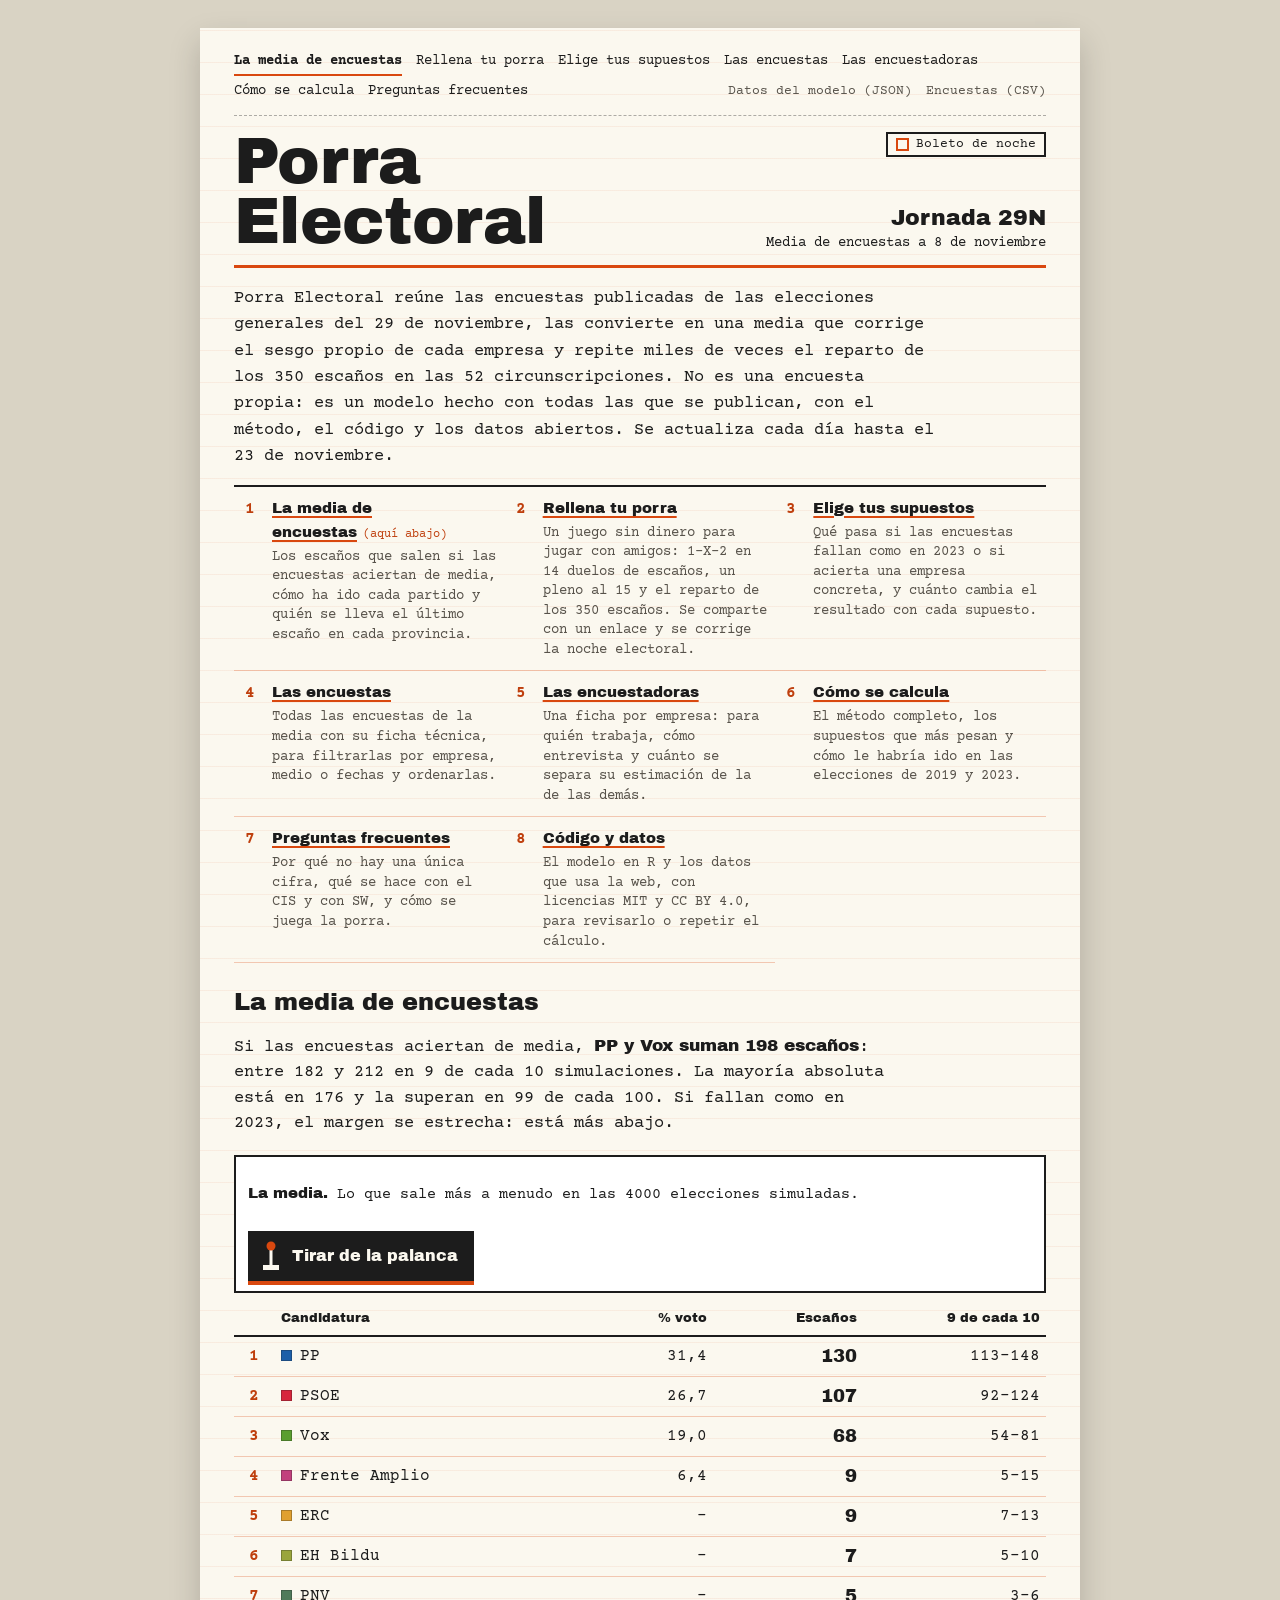
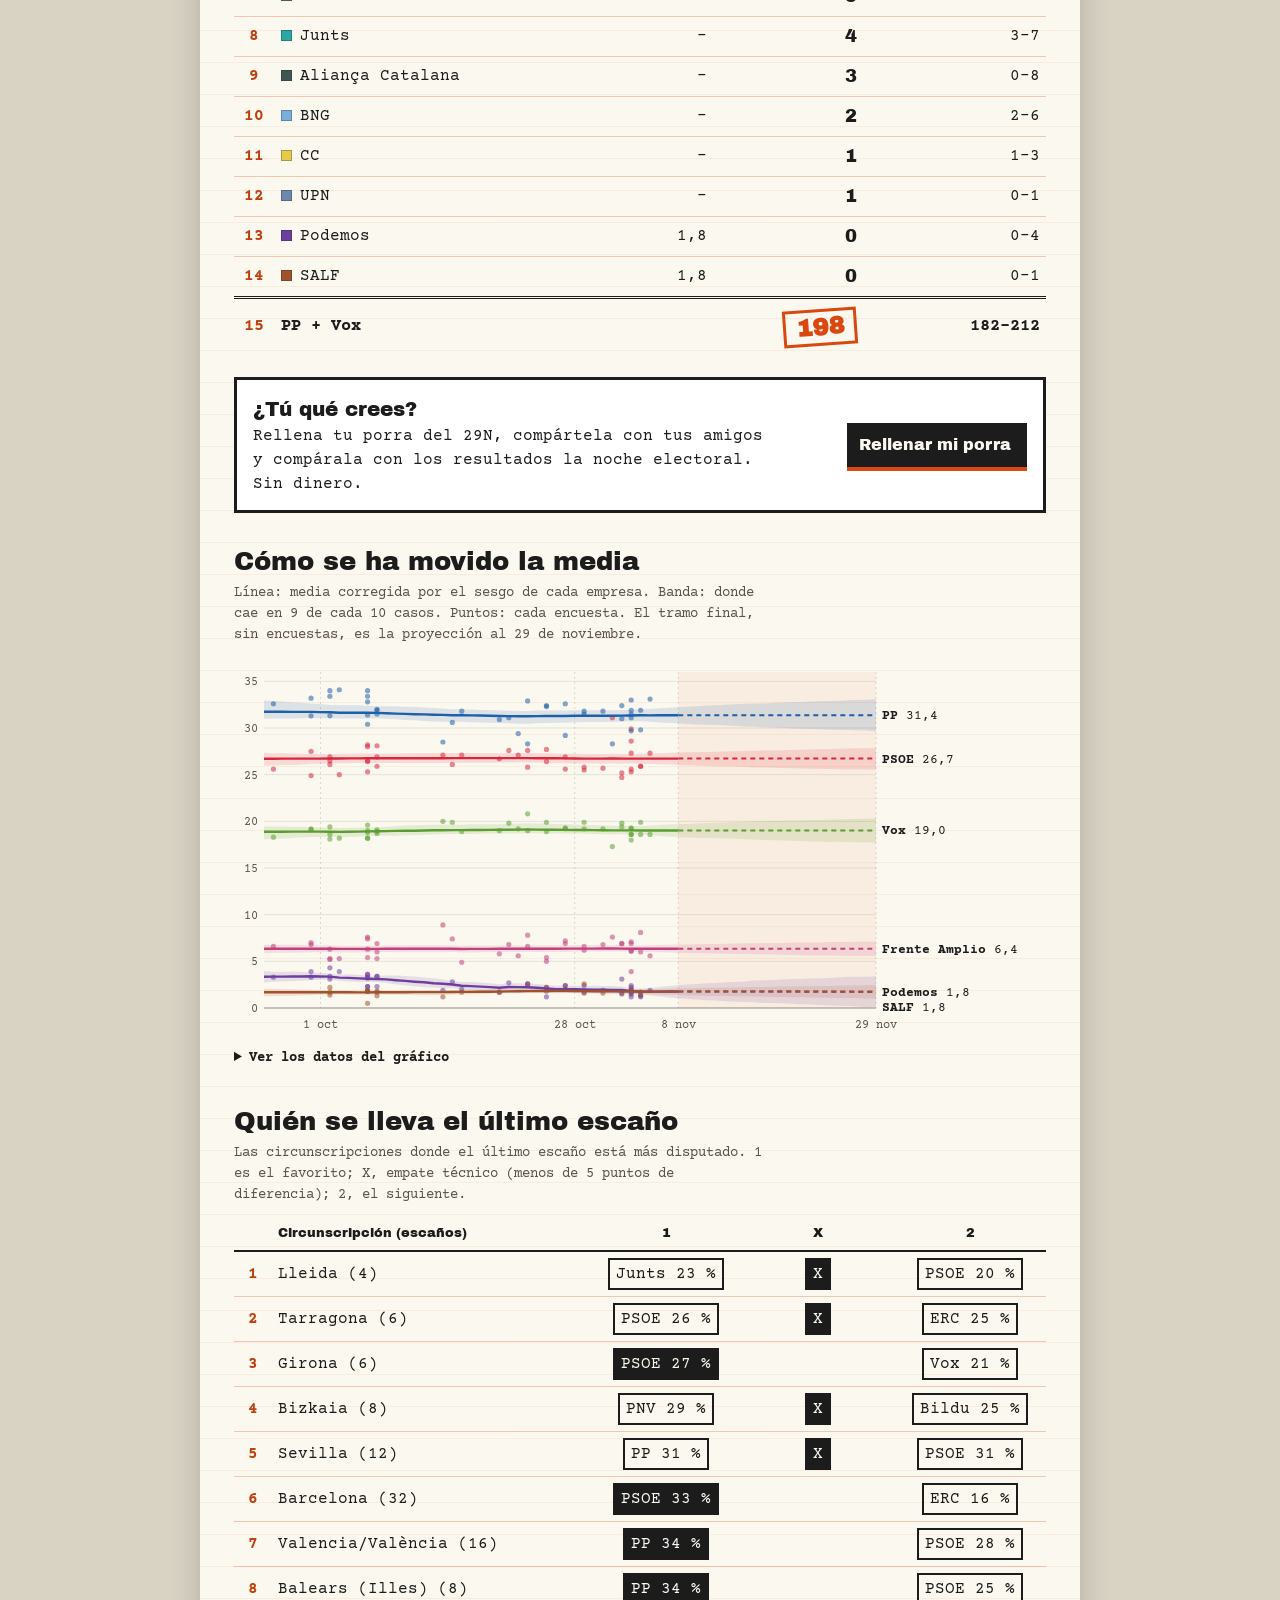
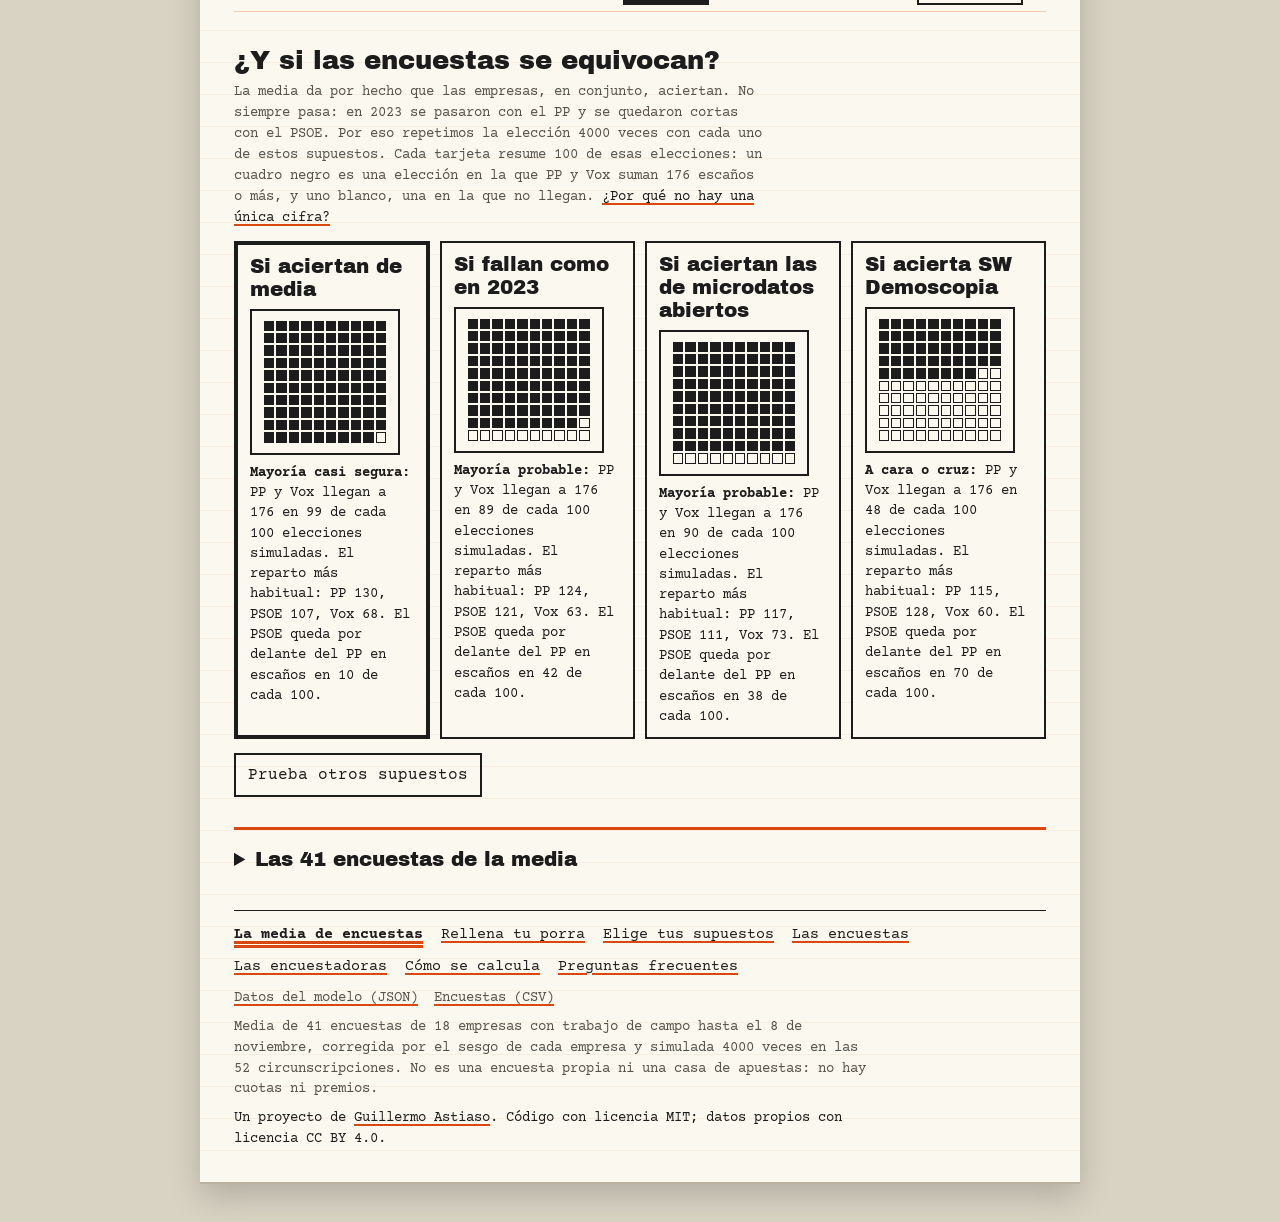
==== commit ef88ad36: "Contacto por LinkedIn" ====
--- a/web/index.html
+++ b/web/index.html
@@ -48,7 +48,7 @@
     <nav aria-label="Secciones"><a href="index.html">La media de encuestas</a><a href="porra.html">Rellena tu porra</a><a href="supuestos.html">Elige tus supuestos</a><a href="encuestas.html">Las encuestas</a><a href="casas.html">Las encuestadoras</a><a href="metodologia.html">Cómo se calcula</a><a href="preguntas.html">Preguntas frecuentes</a></nav>
     <p class="datos-pie"><a href="datos/modelo.json">Datos del modelo (JSON)</a><a href="datos/encuestas.csv" id="enlace-csv">Encuestas (CSV)</a></p>
     <p id="pie-texto"></p>
-    <p class="firma">Un proyecto de Guillermo Astiaso. Código con licencia MIT; datos propios con licencia CC BY 4.0.</p>
+    <p class="firma">Un proyecto de <a href="https://www.linkedin.com/in/guillermo-astiaso" rel="noopener">Guillermo Astiaso</a>. Código con licencia MIT; datos propios con licencia CC BY 4.0.</p>
   </footer>
 </main>
 <script type="module" src="js/portada.js"></script>
